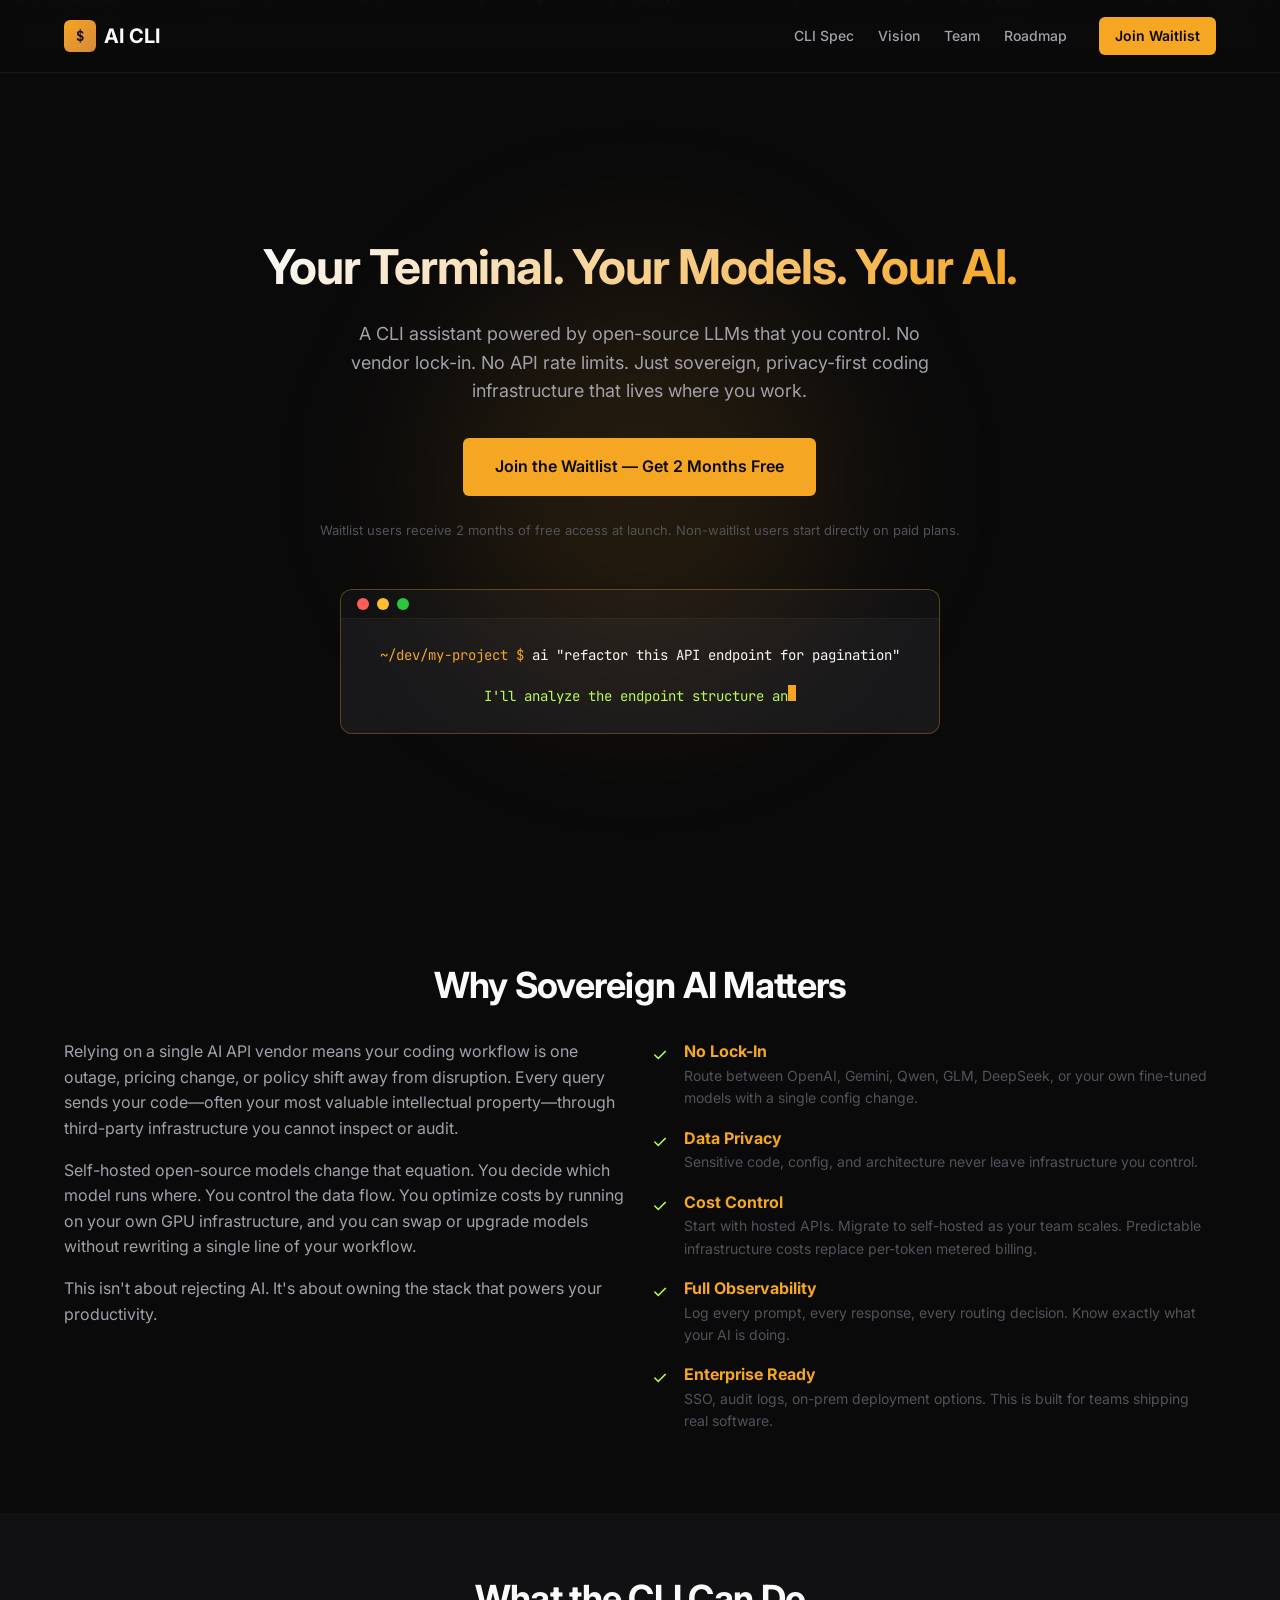
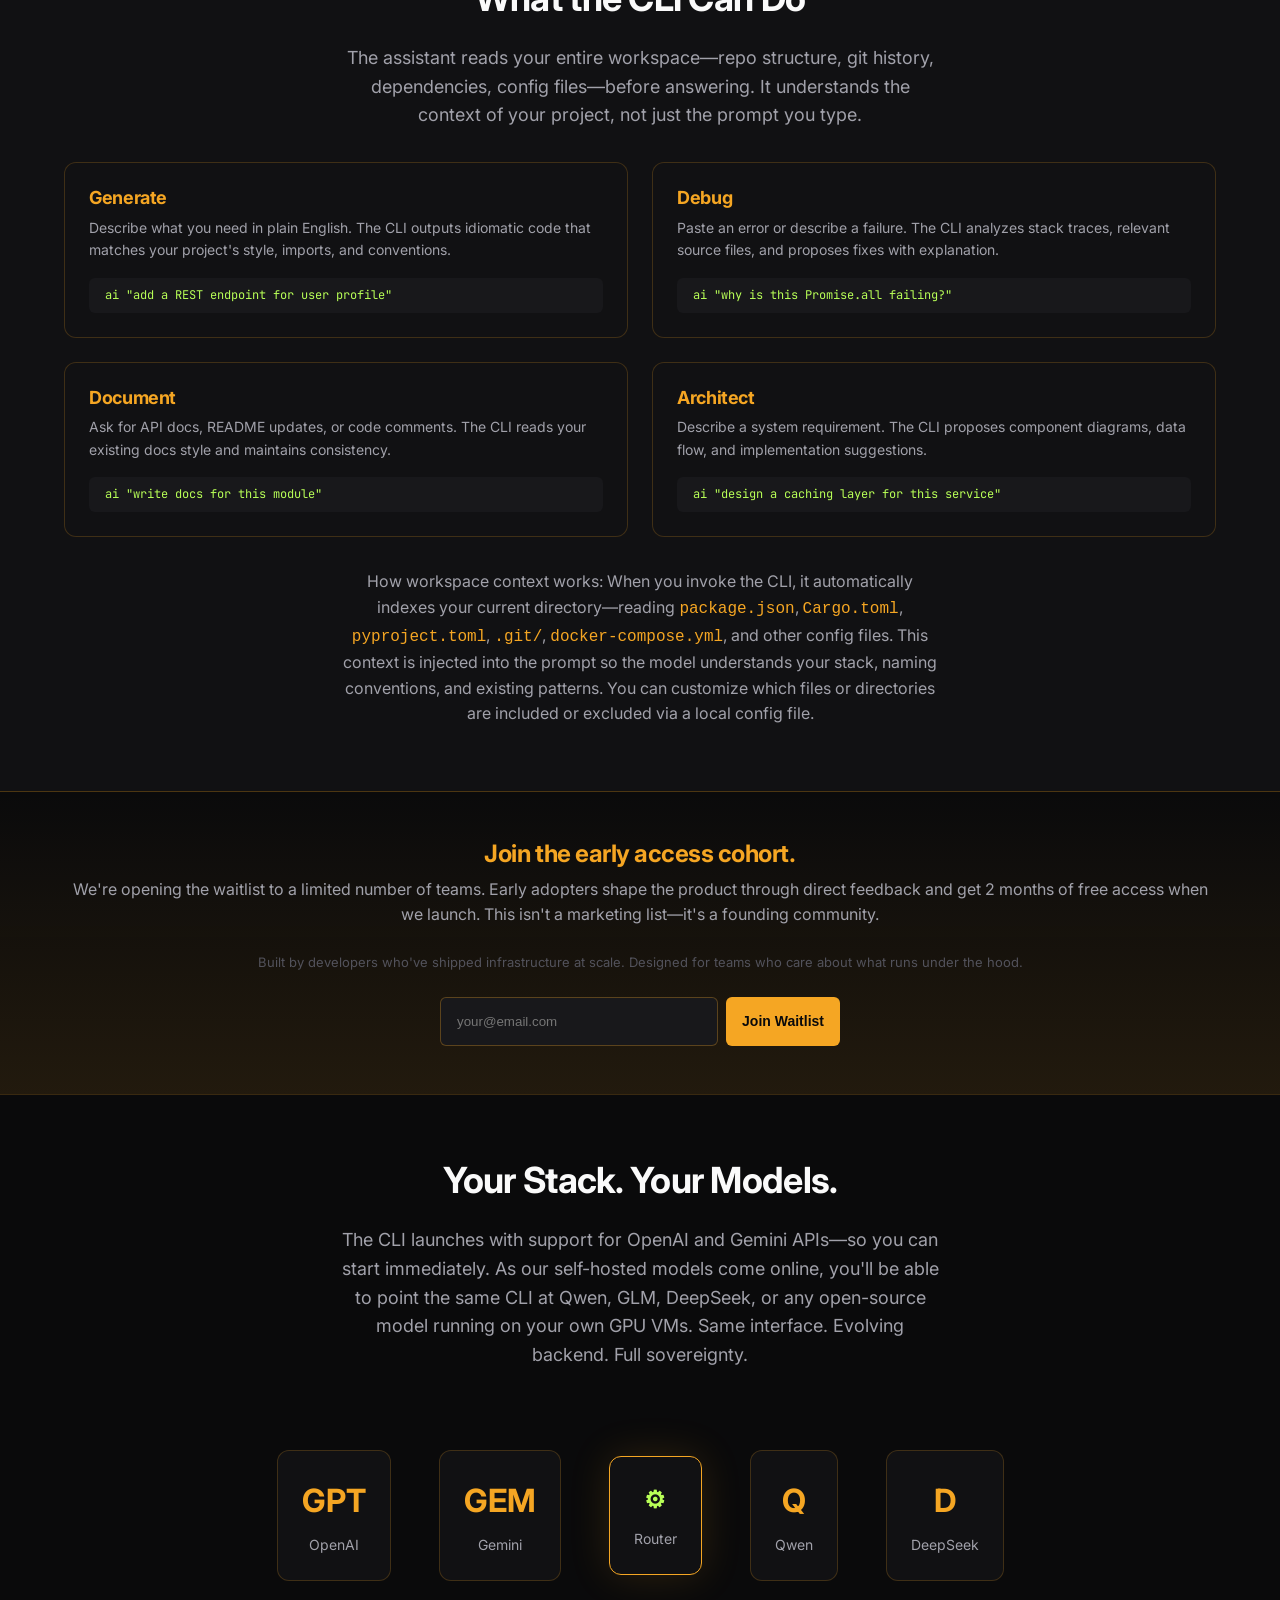
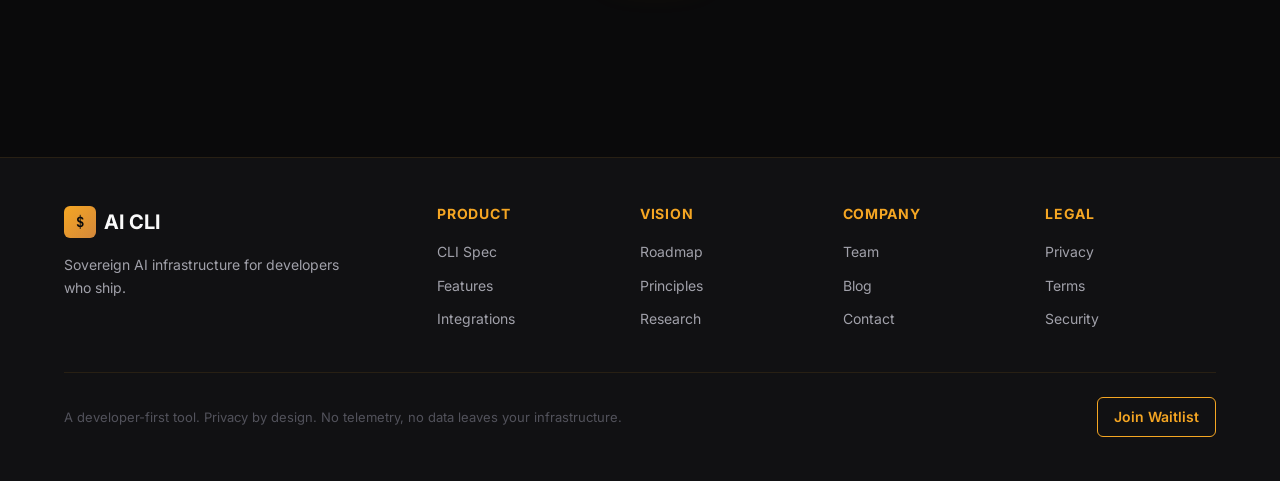
==== index.html @ f0f083ea "Update project features" ====
<!DOCTYPE html>
<html lang="en">
<head>
  <meta charset="UTF-8">
  <meta name="viewport" content="width=device-width, initial-scale=1.0">
  <title>Your Terminal. Your Models. Your AI. — CLI AI Assistant</title>
  <meta name="description" content="A CLI assistant powered by open-source LLMs that you control. No vendor lock-in. No API rate limits. Sovereign, privacy-first coding infrastructure.">
  <link rel="stylesheet" href="css/styles.css">
  <link rel="preconnect" href="https://fonts.googleapis.com">
  <link rel="preconnect" href="https://fonts.gstatic.com" crossorigin>
  <link href="https://fonts.googleapis.com/css2?family=Inter:wght@400;500;600;700&family=JetBrains+Mono:wght@400;500&display=swap" rel="stylesheet">
</head>
<body>
  <!-- Particles Background -->
  <div id="particles"></div>

  <!-- Header -->
  <header class="header">
    <div class="header-inner">
      <a href="index.html" class="logo">
        <div class="logo-icon">$</div>
        <span>AI CLI</span>
      </a>
      
      <nav class="nav">
        <ul class="nav-links">
          <li><a href="pages/cli-spec.html">CLI Spec</a></li>
          <li><a href="pages/vision.html">Vision</a></li>
          <li><a href="pages/team.html">Team</a></li>
          <li><a href="pages/roadmap.html">Roadmap</a></li>
        </ul>
        <a href="#waitlist" class="btn btn-primary">Join Waitlist</a>
      </nav>
    </div>
  </header>

  <!-- Hero Section -->
  <section class="hero">
    <div class="glow" style="top: 20%; left: 50%; transform: translateX(-50%);"></div>
    
    <div class="hero-content">
      <h1>Your Terminal. Your Models. Your AI.</h1>
      <p class="hero-subtitle">
        A CLI assistant powered by open-source LLMs that you control. No vendor lock-in. No API rate limits. Just sovereign, privacy-first coding infrastructure that lives where you work.
      </p>
      
      <div class="hero-cta">
        <a href="#waitlist" class="btn btn-primary btn-large">Join the Waitlist — Get 2 Months Free</a>
      </div>
      <p class="hero-cta-note">Waitlist users receive 2 months of free access at launch. Non-waitlist users start directly on paid plans.</p>
    </div>
    
    <!-- Terminal Mockup -->
    <div class="terminal mt-2xl" style="max-width: 600px; width: 100%;">
      <div class="terminal-header">
        <span class="terminal-dot red"></span>
        <span class="terminal-dot yellow"></span>
        <span class="terminal-dot green"></span>
      </div>
      <div class="terminal-body">
        <div><span class="terminal-prompt">~/dev/my-project $ </span><span class="terminal-command">ai "refactor this API endpoint for pagination"</span></div>
        <div class="mt-md">
          <span class="terminal-output typewriter-output" data-text="I'll analyze the endpoint structure and create a paginated version. Here's the refactored code..."></span><span class="cursor"></span>
        </div>
      </div>
    </div>
  </section>

  <!-- Why Sovereign AI Section -->
  <section class="section">
    <div class="container">
      <h2 class="section-title text-center">Why Sovereign AI Matters</h2>
      
      <div class="grid-2 mt-xl" style="align-items: start;">
        <div>
          <p>Relying on a single AI API vendor means your coding workflow is one outage, pricing change, or policy shift away from disruption. Every query sends your code—often your most valuable intellectual property—through third-party infrastructure you cannot inspect or audit.</p>
          <p class="mt-md">Self-hosted open-source models change that equation. You decide which model runs where. You control the data flow. You optimize costs by running on your own GPU infrastructure, and you can swap or upgrade models without rewriting a single line of your workflow.</p>
          <p class="mt-md">This isn't about rejecting AI. It's about owning the stack that powers your productivity.</p>
        </div>
        
        <div>
          <ul class="value-props">
            <li>
              <span class="value-props-icon">&#10003;</span>
              <div>
                <strong class="text-gold">No Lock-In</strong>
                <p class="text-muted" style="font-size: 14px;">Route between OpenAI, Gemini, Qwen, GLM, DeepSeek, or your own fine-tuned models with a single config change.</p>
              </div>
            </li>
            <li>
              <span class="value-props-icon">&#10003;</span>
              <div>
                <strong class="text-gold">Data Privacy</strong>
                <p class="text-muted" style="font-size: 14px;">Sensitive code, config, and architecture never leave infrastructure you control.</p>
              </div>
            </li>
            <li>
              <span class="value-props-icon">&#10003;</span>
              <div>
                <strong class="text-gold">Cost Control</strong>
                <p class="text-muted" style="font-size: 14px;">Start with hosted APIs. Migrate to self-hosted as your team scales. Predictable infrastructure costs replace per-token metered billing.</p>
              </div>
            </li>
            <li>
              <span class="value-props-icon">&#10003;</span>
              <div>
                <strong class="text-gold">Full Observability</strong>
                <p class="text-muted" style="font-size: 14px;">Log every prompt, every response, every routing decision. Know exactly what your AI is doing.</p>
              </div>
            </li>
            <li>
              <span class="value-props-icon">&#10003;</span>
              <div>
                <strong class="text-gold">Enterprise Ready</strong>
                <p class="text-muted" style="font-size: 14px;">SSO, audit logs, on-prem deployment options. This is built for teams shipping real software.</p>
              </div>
            </li>
          </ul>
        </div>
      </div>
    </div>
  </section>

  <!-- What the CLI Can Do Section -->
  <section class="section" style="background: var(--bg-secondary);">
    <div class="container">
      <h2 class="section-title text-center">What the CLI Can Do</h2>
      <p class="section-subtitle text-center" style="margin: 0 auto;">The assistant reads your entire workspace—repo structure, git history, dependencies, config files—before answering. It understands the context of your project, not just the prompt you type.</p>
      
      <div class="grid-2 mt-xl">
        <div class="capability-card fade-in">
          <h3>Generate</h3>
          <p>Describe what you need in plain English. The CLI outputs idiomatic code that matches your project's style, imports, and conventions.</p>
          <code>ai "add a REST endpoint for user profile"</code>
        </div>
        
        <div class="capability-card fade-in" data-delay="100">
          <h3>Debug</h3>
          <p>Paste an error or describe a failure. The CLI analyzes stack traces, relevant source files, and proposes fixes with explanation.</p>
          <code>ai "why is this Promise.all failing?"</code>
        </div>
        
        <div class="capability-card fade-in" data-delay="200">
          <h3>Document</h3>
          <p>Ask for API docs, README updates, or code comments. The CLI reads your existing docs style and maintains consistency.</p>
          <code>ai "write docs for this module"</code>
        </div>
        
        <div class="capability-card fade-in" data-delay="300">
          <h3>Architect</h3>
          <p>Describe a system requirement. The CLI proposes component diagrams, data flow, and implementation suggestions.</p>
          <code>ai "design a caching layer for this service"</code>
        </div>
      </div>
      
      <div class="mt-xl text-center">
        <p style="max-width: 600px; margin: 0 auto;">How workspace context works: When you invoke the CLI, it automatically indexes your current directory—reading <code style="color: var(--accent-gold);">package.json</code>, <code style="color: var(--accent-gold);">Cargo.toml</code>, <code style="color: var(--accent-gold);">pyproject.toml</code>, <code style="color: var(--accent-gold);">.git/</code>, <code style="color: var(--accent-gold);">docker-compose.yml</code>, and other config files. This context is injected into the prompt so the model understands your stack, naming conventions, and existing patterns. You can customize which files or directories are included or excluded via a local config file.</p>
      </div>
    </div>
  </section>

  <!-- Waitlist & Social Proof Strip -->
  <section class="waitlist-banner" id="waitlist">
    <div class="container">
      <h3>Join the early access cohort.</h3>
      <p>We're opening the waitlist to a limited number of teams. Early adopters shape the product through direct feedback and get 2 months of free access when we launch. This isn't a marketing list—it's a founding community.</p>
      <p class="text-muted" style="font-size: 13px;">Built by developers who've shipped infrastructure at scale. Designed for teams who care about what runs under the hood.</p>
      
      <form class="mt-lg" style="max-width: 400px; margin: 0 auto;">
        <div style="display: flex; gap: var(--space-sm);">
          <input type="email" placeholder="your@email.com" required style="flex: 1; padding: var(--space-md); background: var(--bg-tertiary); border: 1px solid rgba(245, 166, 35, 0.3); border-radius: var(--border-radius-sm); color: var(--text-primary); font-size: 14px);">
          <button type="submit" class="btn btn-primary">Join Waitlist</button>
        </div>
      </form>
    </div>
  </section>

  <!-- Integrations Section -->
  <section class="section">
    <div class="container">
      <h2 class="section-title text-center">Your Stack. Your Models.</h2>
      <p class="section-subtitle text-center" style="margin: 0 auto;">The CLI launches with support for OpenAI and Gemini APIs—so you can start immediately. As our self-hosted models come online, you'll be able to point the same CLI at Qwen, GLM, DeepSeek, or any open-source model running on your own GPU VMs. Same interface. Evolving backend. Full sovereignty.</p>
      
      <div class="integration-diagram mt-xl">
        <div class="integration-node">
          <div style="font-size: 32px; font-weight: 700; color: var(--accent-gold);">GPT</div>
          <span>OpenAI</span>
        </div>
        
        <div class="integration-node">
          <div style="font-size: 32px; font-weight: 700; color: var(--accent-gold);">GEM</div>
          <span>Gemini</span>
        </div>
        
        <div class="integration-node center">
          <div style="font-size: 24px; font-weight: 700; color: var(--accent-neon);">&#9881;</div>
          <span>Router</span>
        </div>
        
        <div class="integration-node">
          <div style="font-size: 32px; font-weight: 700; color: var(--accent-gold);">Q</div>
          <span>Qwen</span>
        </div>
        
        <div class="integration-node">
          <div style="font-size: 32px; font-weight: 700; color: var(--accent-gold);">D</div>
          <span>DeepSeek</span>
        </div>
      </div>
    </div>
  </section>

  <!-- Footer -->
  <footer class="footer">
    <div class="container">
      <div class="footer-grid">
        <div class="footer-brand">
          <a href="index.html" class="logo">
            <div class="logo-icon">$</div>
            <span>AI CLI</span>
          </a>
          <p>Sovereign AI infrastructure for developers who ship.</p>
        </div>
        
        <div class="footer-col">
          <h4>Product</h4>
          <ul>
            <li><a href="pages/cli-spec.html">CLI Spec</a></li>
            <li><a href="#features">Features</a></li>
            <li><a href="#integrations">Integrations</a></li>
          </ul>
        </div>
        
        <div class="footer-col">
          <h4>Vision</h4>
          <ul>
            <li><a href="pages/vision.html">Roadmap</a></li>
            <li><a href="pages/vision.html">Principles</a></li>
            <li><a href="pages/team.html">Research</a></li>
          </ul>
        </div>
        
        <div class="footer-col">
          <h4>Company</h4>
          <ul>
            <li><a href="pages/team.html">Team</a></li>
            <li><a href="#blog">Blog</a></li>
            <li><a href="#contact">Contact</a></li>
          </ul>
        </div>
        
        <div class="footer-col">
          <h4>Legal</h4>
          <ul>
            <li><a href="#privacy">Privacy</a></li>
            <li><a href="#terms">Terms</a></li>
            <li><a href="#security">Security</a></li>
          </ul>
        </div>
      </div>
      
      <div class="footer-bottom">
        <p>A developer-first tool. Privacy by design. No telemetry, no data leaves your infrastructure.</p>
        <a href="#waitlist" class="btn btn-outline">Join Waitlist</a>
      </div>
    </div>
  </footer>

  <script src="js/main.js"></script>
</body>
</html>
---- css/styles.css ----
/* ================================================
   Global Design Tokens & Base Styles
   CLI AI Assistant Marketing Website
   ================================================ */

/* ---- CSS Variables ---- */
:root {
  /* Colors */
  --bg-primary: #0A0A0B;
  --bg-secondary: #111113;
  --bg-tertiary: #18181B;
  
  --accent-gold: #F5A623;
  --accent-amber: #D4883B;
  --accent-neon: #B8FF57;
  
  --text-primary: #FAFAFA;
  --text-secondary: #A1A1AA;
  --text-muted: #52525B;
  
  --glow-gold: rgba(245, 166, 35, 0.15);
  --glow-neon: rgba(184, 255, 87, 0.15);
  
  /* Typography */
  --font-sans: 'Inter', -apple-system, BlinkMacSystemFont, 'Segoe UI', sans-serif;
  --font-mono: 'JetBrains Mono', 'Fira Code', 'Consolas', monospace;
  
  /* Spacing */
  --space-xs: 4px;
  --space-sm: 8px;
  --space-md: 16px;
  --space-lg: 24px;
  --space-xl: 32px;
  --space-2xl: 48px;
  --space-3xl: 64px;
  
  /* Borders */
  --border-radius-sm: 6px;
  --border-radius-md: 12px;
  --border-radius-lg: 16px;
  
  /* Transitions */
  --transition-fast: 150ms ease-out;
  --transition-normal: 300ms ease-out;
  --transition-slow: 500ms ease-out;
}

/* ---- Reset & Base ---- */
*, *::before, *::after {
  box-sizing: border-box;
  margin: 0;
  padding: 0;
}

html {
  font-size: 16px;
  scroll-behavior: smooth;
}

body {
  font-family: var(--font-sans);
  background-color: var(--bg-primary);
  color: var(--text-primary);
  line-height: 1.6;
  min-height: 100vh;
  overflow-x: hidden;
}

/* ---- Typography ---- */
h1, h2, h3, h4, h5, h6 {
  font-weight: 700;
  line-height: 1.2;
  letter-spacing: -0.02em;
}

h1 { font-size: clamp(32px, 5vw, 48px); }
h2 { font-size: clamp(24px, 4vw, 36px); }
h3 { font-size: clamp(18px, 3vw, 24px); }

p {
  color: var(--text-secondary);
  font-size: 16px;
}

a {
  color: var(--accent-gold);
  text-decoration: none;
  transition: color var(--transition-fast);
}

a:hover {
  color: var(--accent-neon);
}

/* ---- Layout ---- */
.container {
  width: 100%;
  max-width: 1200px;
  margin: 0 auto;
  padding: 0 var(--space-lg);
}

.section {
  padding: var(--space-3xl) 0;
}

/* ---- Header ---- */
.header {
  position: fixed;
  top: 0;
  left: 0;
  right: 0;
  z-index: 1000;
  background: rgba(10, 10, 11, 0.8);
  backdrop-filter: blur(12px);
  border-bottom: 1px solid rgba(245, 166, 35, 0.1);
  transition: all var(--transition-normal);
}

.header-inner {
  display: flex;
  align-items: center;
  justify-content: space-between;
  height: 72px;
  max-width: 1200px;
  margin: 0 auto;
  padding: 0 var(--space-lg);
}

.logo {
  display: flex;
  align-items: center;
  gap: var(--space-sm);
  font-weight: 700;
  font-size: 20px;
  color: var(--text-primary);
}

.logo-icon {
  width: 32px;
  height: 32px;
  background: linear-gradient(135deg, var(--accent-gold), var(--accent-amber));
  border-radius: var(--border-radius-sm);
  display: flex;
  align-items: center;
  justify-content: center;
  font-family: var(--font-mono);
  font-size: 14px;
  color: var(--bg-primary);
}

.nav {
  display: flex;
  align-items: center;
  gap: var(--space-xl);
}

.nav-links {
  display: flex;
  gap: var(--space-lg);
  list-style: none;
}

.nav-links a {
  color: var(--text-secondary);
  font-size: 14px;
  font-weight: 500;
  transition: color var(--transition-fast);
}

.nav-links a:hover,
.nav-links a.active {
  color: var(--accent-gold);
}

/* ---- Buttons ---- */
.btn {
  display: inline-flex;
  align-items: center;
  justify-content: center;
  padding: var(--space-sm) var(--space-md);
  font-size: 14px;
  font-weight: 600;
  border-radius: var(--border-radius-sm);
  border: none;
  cursor: pointer;
  transition: all var(--transition-fast);
  text-decoration: none;
}

.btn-primary {
  background: var(--accent-gold);
  color: var(--bg-primary);
}

.btn-primary:hover {
  background: var(--accent-neon);
  box-shadow: 0 0 20px var(--glow-neon);
  transform: translateY(-1px);
}

.btn-outline {
  background: transparent;
  color: var(--accent-gold);
  border: 1px solid var(--accent-gold);
}

.btn-outline:hover {
  background: var(--glow-gold);
  border-color: var(--accent-neon);
  color: var(--accent-neon);
}

.btn-large {
  padding: var(--space-md) var(--space-xl);
  font-size: 16px;
}

/* ---- Cards ---- */
.card {
  background: var(--bg-secondary);
  border: 1px solid rgba(245, 166, 35, 0.2);
  border-radius: var(--border-radius-md);
  padding: var(--space-lg);
  transition: all var(--transition-normal);
}

.card:hover {
  border-color: var(--accent-gold);
  box-shadow: 0 0 30px var(--glow-neon);
}

/* ---- Terminal Window ---- */
.terminal {
  background: var(--bg-tertiary);
  border: 1px solid rgba(245, 166, 35, 0.3);
  border-radius: var(--border-radius-md);
  overflow: hidden;
}

.terminal-header {
  display: flex;
  align-items: center;
  gap: var(--space-sm);
  padding: var(--space-sm) var(--space-md);
  background: rgba(0, 0, 0, 0.3);
  border-bottom: 1px solid rgba(245, 166, 35, 0.1);
}

.terminal-dot {
  width: 12px;
  height: 12px;
  border-radius: 50%;
}

.terminal-dot.red { background: #FF5F56; }
.terminal-dot.yellow { background: #FFBD2E; }
.terminal-dot.green { background: #27C93F; }

.terminal-body {
  padding: var(--space-lg);
  font-family: var(--font-mono);
  font-size: 14px;
  line-height: 1.8;
}

.terminal-prompt {
  color: var(--accent-gold);
}

.terminal-command {
  color: var(--text-primary);
}

.terminal-output {
  color: var(--accent-neon);
}

.cursor {
  display: inline-block;
  width: 8px;
  height: 16px;
  background: var(--accent-gold);
  animation: blink 1s step-end infinite;
}

@keyframes blink {
  0%, 100% { opacity: 1; }
  50% { opacity: 0; }
}

/* ---- Hero Section ---- */
.hero {
  min-height: 100vh;
  display: flex;
  flex-direction: column;
  align-items: center;
  justify-content: center;
  text-align: center;
  padding: calc(72px + var(--space-3xl)) var(--space-lg) var(--space-3xl);
  position: relative;
  overflow: hidden;
}

.hero-content {
  max-width: 800px;
  z-index: 10;
}

.hero h1 {
  margin-bottom: var(--space-lg);
  background: linear-gradient(135deg, var(--text-primary) 0%, var(--accent-gold) 100%);
  -webkit-background-clip: text;
  -webkit-text-fill-color: transparent;
  background-clip: text;
}

.hero-subtitle {
  font-size: 18px;
  color: var(--text-secondary);
  margin-bottom: var(--space-xl);
  max-width: 600px;
  margin-left: auto;
  margin-right: auto;
}

.hero-cta {
  margin-bottom: var(--space-lg);
}

.hero-cta-note {
  font-size: 13px;
  color: var(--text-muted);
}

/* ---- Particles Background ---- */
#particles {
  position: fixed;
  top: 0;
  left: 0;
  width: 100%;
  height: 100%;
  pointer-events: none;
  z-index: 0;
}

.particle {
  position: absolute;
  background: rgba(255, 255, 255, 0.1);
  border-radius: 50%;
  animation: float linear infinite;
}

.particle.gold {
  background: rgba(245, 166, 35, 0.2);
}

@keyframes float {
  0% {
    transform: translateY(100vh) translateX(0);
    opacity: 0;
  }
  10% {
    opacity: 1;
  }
  90% {
    opacity: 1;
  }
  100% {
    transform: translateY(-100vh) translateX(50px);
    opacity: 0;
  }
}

/* ---- Glow Effects ---- */
.glow {
  position: absolute;
  width: 600px;
  height: 600px;
  border-radius: 50%;
  background: radial-gradient(circle, var(--glow-gold) 0%, transparent 70%);
  filter: blur(60px);
  animation: pulse 8s ease-in-out infinite;
  pointer-events: none;
}

@keyframes pulse {
  0%, 100% { opacity: 0.3; transform: scale(1); }
  50% { opacity: 0.5; transform: scale(1.1); }
}

/* ---- Grid Layouts ---- */
.grid-2 {
  display: grid;
  grid-template-columns: repeat(2, 1fr);
  gap: var(--space-lg);
}

.grid-3 {
  display: grid;
  grid-template-columns: repeat(3, 1fr);
  gap: var(--space-lg);
}

.grid-4 {
  display: grid;
  grid-template-columns: repeat(4, 1fr);
  gap: var(--space-lg);
}

@media (max-width: 1024px) {
  .grid-3, .grid-4 {
    grid-template-columns: repeat(2, 1fr);
  }
}

@media (max-width: 768px) {
  .grid-2, .grid-3, .grid-4 {
    grid-template-columns: 1fr;
  }
  
  .nav-links {
    display: none;
  }
}

/* ---- Sections ---- */
.section-title {
  font-size: clamp(24px, 4vw, 36px);
  margin-bottom: var(--space-lg);
  color: var(--text-primary);
}

.section-subtitle {
  font-size: 18px;
  color: var(--text-secondary);
  margin-bottom: var(--space-xl);
  max-width: 600px;
}

/* ---- Value Props ---- */
.value-props {
  list-style: none;
}

.value-props li {
  display: flex;
  align-items: flex-start;
  gap: var(--space-md);
  margin-bottom: var(--space-md);
}

.value-props-icon {
  color: var(--accent-neon);
  font-size: 18px;
  flex-shrink: 0;
  margin-top: 2px;
}

/* ---- Capability Cards ---- */
.capability-card {
  background: var(--bg-secondary);
  border: 1px solid rgba(245, 166, 35, 0.2);
  border-radius: var(--border-radius-md);
  padding: var(--space-lg);
  transition: all var(--transition-normal);
}

.capability-card:hover {
  border-color: var(--accent-gold);
  box-shadow: 0 0 30px var(--glow-neon);
}

.capability-card h3 {
  color: var(--accent-gold);
  margin-bottom: var(--space-sm);
  font-size: 18px;
}

.capability-card p {
  font-size: 14px;
  margin-bottom: var(--space-md);
}

.capability-card code {
  display: block;
  background: var(--bg-tertiary);
  padding: var(--space-sm) var(--space-md);
  border-radius: var(--border-radius-sm);
  font-family: var(--font-mono);
  font-size: 12px;
  color: var(--accent-neon);
}

/* ---- Waitlist Banner ---- */
.waitlist-banner {
  background: linear-gradient(180deg, transparent 0%, rgba(245, 166, 35, 0.1) 100%);
  border-top: 1px solid rgba(245, 166, 35, 0.2);
  border-bottom: 1px solid rgba(245, 166, 35, 0.2);
  padding: var(--space-2xl) 0;
  text-align: center;
}

.waitlist-banner h3 {
  color: var(--accent-gold);
  margin-bottom: var(--space-sm);
}

.waitlist-banner p {
  margin-bottom: var(--space-lg);
}

/* ---- Integrations ---- */
.integration-diagram {
  display: flex;
  align-items: center;
  justify-content: center;
  gap: var(--space-2xl);
  padding: var(--space-2xl) 0;
}

.integration-node {
  display: flex;
  flex-direction: column;
  align-items: center;
  gap: var(--space-sm);
  padding: var(--space-lg);
  background: var(--bg-secondary);
  border: 1px solid rgba(245, 166, 35, 0.2);
  border-radius: var(--border-radius-md);
  transition: all var(--transition-normal);
}

.integration-node:hover {
  border-color: var(--accent-gold);
  box-shadow: 0 0 20px var(--glow-gold);
}

.integration-node.center {
  border-color: var(--accent-gold);
  box-shadow: 0 0 40px var(--glow-gold);
}

.integration-node span {
  font-size: 14px;
  color: var(--text-secondary);
}

/* ---- Footer ---- */
.footer {
  background: var(--bg-secondary);
  border-top: 1px solid rgba(245, 166, 35, 0.1);
  padding: var(--space-2xl) 0;
  margin-top: var(--space-3xl);
}

.footer-grid {
  display: grid;
  grid-template-columns: 2fr repeat(4, 1fr);
  gap: var(--space-xl);
}

.footer-brand {
  max-width: 300px;
}

.footer-brand p {
  font-size: 14px;
  margin-top: var(--space-md);
}

.footer-col h4 {
  font-size: 14px;
  color: var(--accent-gold);
  margin-bottom: var(--space-md);
  text-transform: uppercase;
  letter-spacing: 0.05em;
}

.footer-col ul {
  list-style: none;
}

.footer-col li {
  margin-bottom: var(--space-sm);
}

.footer-col a {
  color: var(--text-secondary);
  font-size: 14px;
}

.footer-col a:hover {
  color: var(--accent-neon);
}

.footer-bottom {
  margin-top: var(--space-xl);
  padding-top: var(--space-lg);
  border-top: 1px solid rgba(245, 166, 35, 0.1);
  display: flex;
  justify-content: space-between;
  align-items: center;
}

.footer-bottom p {
  font-size: 13px;
  color: var(--text-muted);
}

/* ---- Timeline (Roadmap) ---- */
.timeline {
  position: relative;
  padding-left: var(--space-xl);
}

.timeline::before {
  content: '';
  position: absolute;
  left: 0;
  top: 0;
  bottom: 0;
  width: 1px;
  background: rgba(245, 166, 35, 0.3);
}

.timeline-item {
  position: relative;
  padding-bottom: var(--space-2xl);
}

.timeline-item::before {
  content: '';
  position: absolute;
  left: calc(-1 * var(--space-xl) - 5px);
  top: 4px;
  width: 11px;
  height: 11px;
  background: var(--accent-gold);
  border-radius: 50%;
  box-shadow: 0 0 10px var(--glow-gold);
}

.timeline-phase {
  display: inline-block;
  padding: var(--space-xs) var(--space-sm);
  background: rgba(245, 166, 35, 0.1);
  border: 1px solid var(--accent-gold);
  border-radius: var(--border-radius-sm);
  font-size: 12px;
  font-weight: 600;
  color: var(--accent-gold);
  margin-bottom: var(--space-sm);
}

.timeline-item h3 {
  font-size: 20px;
  margin-bottom: var(--space-sm);
}

.timeline-item p {
  font-size: 15px;
}

/* ---- Team Cards ---- */
.team-card {
  background: var(--bg-secondary);
  border: 1px solid rgba(245, 166, 35, 0.2);
  border-radius: var(--border-radius-md);
  padding: var(--space-lg);
  text-align: center;
  transition: all var(--transition-normal);
}

.team-card:hover {
  border-color: var(--accent-gold);
  box-shadow: 0 0 30px var(--glow-neon);
}

.team-avatar {
  width: 80px;
  height: 80px;
  margin: 0 auto var(--space-md);
  border-radius: 50%;
  background: linear-gradient(135deg, var(--accent-gold), var(--accent-amber));
  display: flex;
  align-items: center;
  justify-content: center;
  font-size: 24px;
  font-weight: 700;
  color: var(--bg-primary);
}

.team-card h3 {
  font-size: 18px;
  margin-bottom: var(--space-xs);
}

.team-role {
  display: inline-block;
  padding: var(--space-xs) var(--space-sm);
  background: rgba(245, 166, 35, 0.1);
  border-radius: var(--border-radius-sm);
  font-size: 12px;
  font-weight: 600;
  color: var(--accent-gold);
  text-transform: uppercase;
  letter-spacing: 0.05em;
  margin-bottom: var(--space-md);
}

.team-card p {
  font-size: 14px;
  line-height: 1.6;
}

/* ---- Focus Area Cards ---- */
.focus-card {
  padding: var(--space-lg);
}

.focus-card h3 {
  font-size: 16px;
  color: var(--accent-gold);
  margin-bottom: var(--space-sm);
}

.focus-card p {
  font-size: 14px;
}

/* ---- LLM Scaling ---- */
.scaling-stage {
  background: var(--bg-secondary);
  border-radius: var(--border-radius-md);
  padding: var(--space-lg);
  border-left: 3px solid var(--accent-gold);
}

.scaling-stage.stage-1 { border-left-color: rgba(245, 166, 35, 0.5); }
.scaling-stage.stage-2 { border-left-color: var(--accent-gold); }
.scaling-stage.stage-3 { border-left-color: var(--accent-neon); }
.scaling-stage.stage-4 { 
  border-left-color: var(--accent-neon);
  box-shadow: 0 0 20px var(--glow-neon);
}

.scaling-stage h3 {
  font-size: 20px;
  margin-bottom: var(--space-xs);
}

.scaling-params {
  font-size: 32px;
  font-weight: 700;
  color: var(--accent-gold);
  margin-bottom: var(--space-sm);
}

.scaling-stage p {
  font-size: 14px;
  margin-bottom: var(--space-sm);
}

.scaling-tradeoff {
  font-size: 13px;
  color: var(--text-muted);
  padding-top: var(--space-sm);
  border-top: 1px solid rgba(245, 166, 35, 0.1);
}

/* ---- CTA Band ---- */
.cta-band {
  background: linear-gradient(180deg, transparent 0%, rgba(245, 166, 35, 0.15) 100%);
  padding: var(--space-3xl) 0;
  text-align: center;
  animation: cta-pulse 4s ease-in-out infinite;
}

@keyframes cta-pulse {
  0%, 100% { background: linear-gradient(180deg, transparent 0%, rgba(245, 166, 35, 0.1) 100%); }
  50% { background: linear-gradient(180deg, transparent 0%, rgba(245, 166, 35, 0.2) 100%); }
}

.cta-band h2 {
  color: var(--text-primary);
  margin-bottom: var(--space-sm);
}

.cta-band p {
  margin-bottom: var(--space-lg);
}

/* ---- Utility Classes ---- */
.text-center { text-align: center; }
.text-gold { color: var(--accent-gold); }
.text-neon { color: var(--accent-neon); }
.text-muted { color: var(--text-muted); }

.mt-sm { margin-top: var(--space-sm); }
.mt-md { margin-top: var(--space-md); }
.mt-lg { margin-top: var(--space-lg); }
.mt-xl { margin-top: var(--space-xl); }
.mt-2xl { margin-top: var(--space-2xl); }

.mb-sm { margin-bottom: var(--space-sm); }
.mb-md { margin-bottom: var(--space-md); }
.mb-lg { margin-bottom: var(--space-lg); }
.mb-xl { margin-bottom: var(--space-xl); }
.mb-2xl { margin-bottom: var(--space-2xl); }

/* ---- Scroll Animations ---- */
.fade-in {
  opacity: 0;
  transform: translateY(20px);
  transition: opacity 0.6s ease-out, transform 0.6s ease-out;
}

.fade-in.visible {
  opacity: 1;
  transform: translateY(0);
}

/* ---- Reduced Motion ---- */
@media (prefers-reduced-motion: reduce) {
  *, *::before, *::after {
    animation-duration: 0.01ms !important;
    animation-iteration-count: 1 !important;
    transition-duration: 0.01ms !important;
  }
  
  .particle {
    animation: none;
  }
}

/* ---- Page Hero ---- */
.page-hero {
  padding: calc(72px + var(--space-3xl)) 0 var(--space-2xl);
  text-align: center;
  background: linear-gradient(180deg, var(--bg-primary) 0%, var(--bg-secondary) 100%);
}

.page-hero h1 {
  margin-bottom: var(--space-md);
}

.page-hero p {
  max-width: 600px;
  margin: 0 auto;
}

.version-badge {
  display: inline-block;
  padding: var(--space-xs) var(--space-sm);
  background: rgba(245, 166, 35, 0.1);
  border: 1px solid var(--accent-gold);
  border-radius: var(--border-radius-sm);
  font-size: 12px;
  color: var(--accent-gold);
  margin-top: var(--space-md);
}

/* ---- Config Code Block ---- */
.config-block {
  background: var(--bg-tertiary);
  border: 1px solid rgba(245, 166, 35, 0.2);
  border-radius: var(--border-radius-md);
  padding: var(--space-lg);
  font-family: var(--font-mono);
  font-size: 13px;
  line-height: 1.8;
  overflow-x: auto;
}

.config-block .key { color: var(--accent-gold); }
.config-block .value { color: var(--accent-neon); }
.config-block .comment { color: var(--text-muted); }

/* ---- Routing Diagram ---- */
.routing-diagram {
  display: flex;
  align-items: center;
  justify-content: center;
  gap: var(--space-md);
  padding: var(--space-xl) 0;
  flex-wrap: wrap;
}

.routing-step {
  display: flex;
  flex-direction: column;
  align-items: center;
  gap: var(--space-sm);
}

.routing-box {
  background: var(--bg-secondary);
  border: 1px solid rgba(245, 166, 35, 0.3);
  border-radius: var(--border-radius-sm);
  padding: var(--space-md) var(--space-lg);
  font-size: 14px;
  color: var(--text-primary);
}

.routing-arrow {
  color: var(--accent-gold);
  font-size: 24px;
}

/* ---- Principles List ---- */
.principles {
  max-width: 700px;
  margin: 0 auto;
}

.principle-item {
  padding: var(--space-lg) 0;
  border-bottom: 1px solid rgba(245, 166, 35, 0.1);
}

.principle-item:last-child {
  border-bottom: none;
}

.principle-item h3 {
  font-size: 20px;
  color: var(--accent-gold);
  margin-bottom: var(--space-sm);
}

.principle-item p {
  font-size: 15px;
}

/* ---- Dot Pattern Background ---- */
.dot-pattern {
  background-image: radial-gradient(rgba(245, 166, 35, 0.05) 1px, transparent 1px);
  background-size: 24px 24px;
}

/* ---- Open Work Section ---- */
.open-col {
  text-align: center;
  padding: var(--space-lg);
  border-top: 1px solid rgba(245, 166, 35, 0.2);
}

.open-col h3 {
  font-size: 16px;
  color: var(--accent-gold);
  margin-bottom: var(--space-md);
  text-decoration: underline;
  text-underline-offset: 4px;
}

.open-col ul {
  list-style: none;
}

.open-col li {
  font-size: 14px;
  color: var(--text-muted);
  padding: var(--space-xs) 0;
}
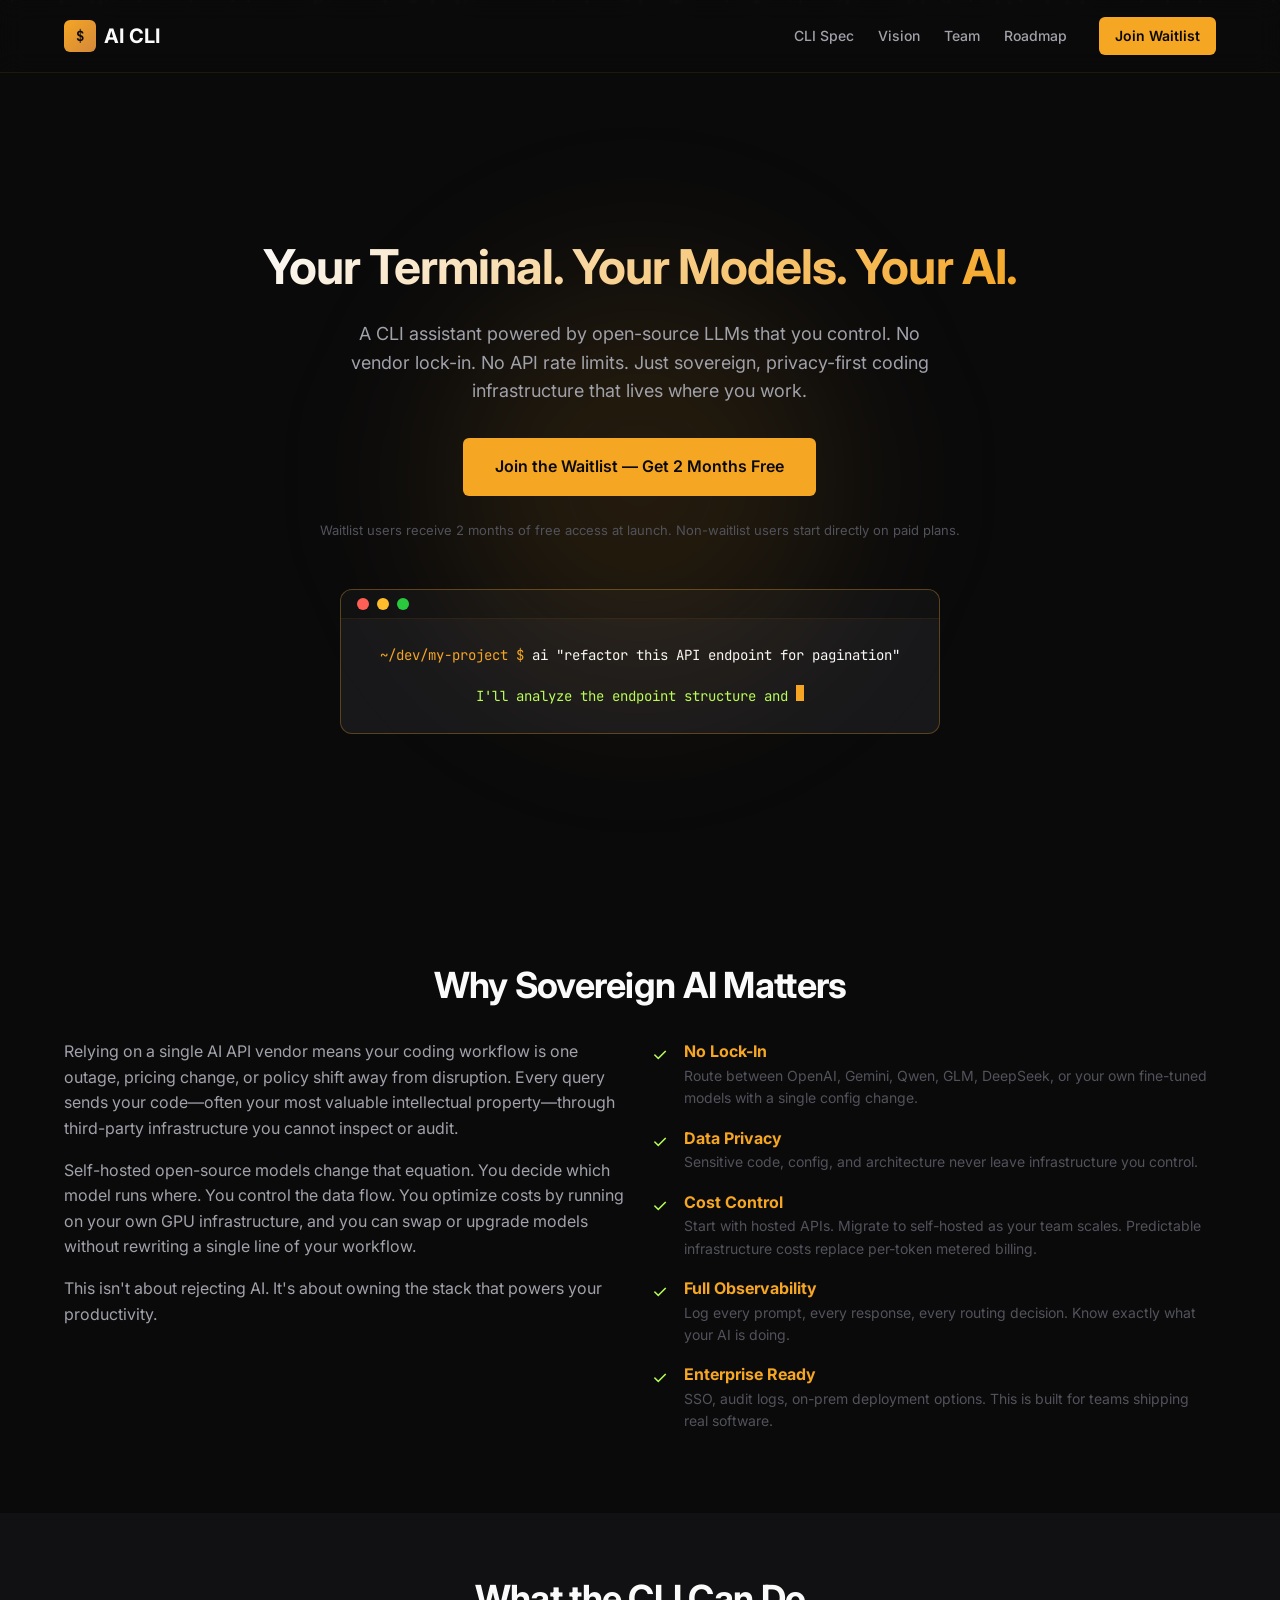
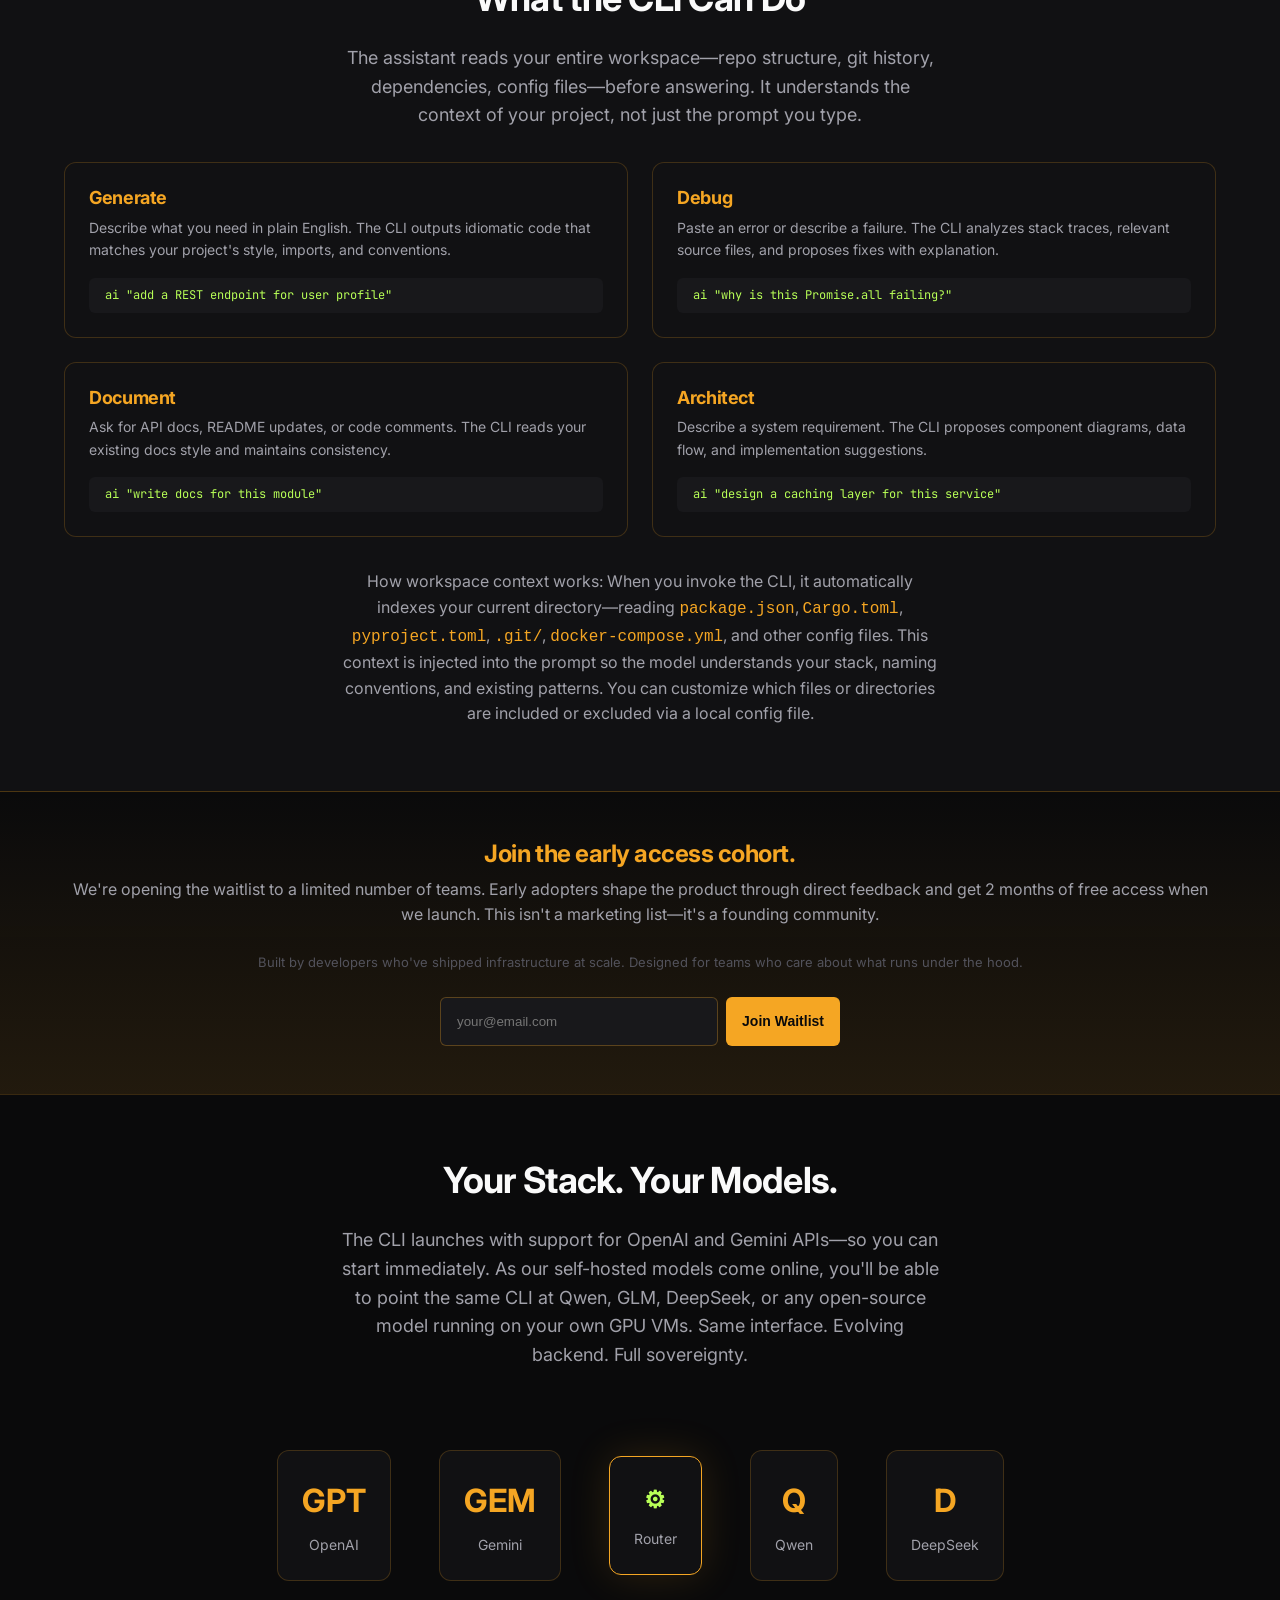
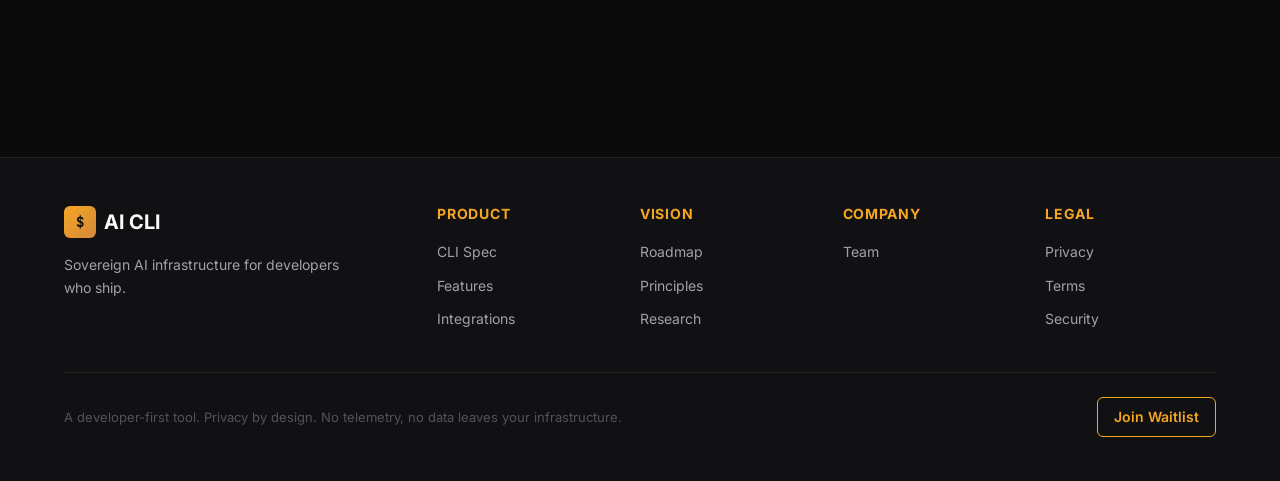
==== commit 0c27d799: "Fix broken footer links and align LLM scaling roadmap consistency" ====
--- a/index.html
+++ b/index.html
@@ -122,7 +122,7 @@
   </section>
 
   <!-- What the CLI Can Do Section -->
-  <section class="section" style="background: var(--bg-secondary);">
+  <section id="features" class="section" style="background: var(--bg-secondary);">
     <div class="container">
       <h2 class="section-title text-center">What the CLI Can Do</h2>
       <p class="section-subtitle text-center" style="margin: 0 auto;">The assistant reads your entire workspace—repo structure, git history, dependencies, config files—before answering. It understands the context of your project, not just the prompt you type.</p>
@@ -176,7 +176,7 @@
   </section>
 
   <!-- Integrations Section -->
-  <section class="section">
+  <section id="integrations" class="section">
     <div class="container">
       <h2 class="section-title text-center">Your Stack. Your Models.</h2>
       <p class="section-subtitle text-center" style="margin: 0 auto;">The CLI launches with support for OpenAI and Gemini APIs—so you can start immediately. As our self-hosted models come online, you'll be able to point the same CLI at Qwen, GLM, DeepSeek, or any open-source model running on your own GPU VMs. Same interface. Evolving backend. Full sovereignty.</p>
@@ -244,17 +244,15 @@
           <h4>Company</h4>
           <ul>
             <li><a href="pages/team.html">Team</a></li>
-            <li><a href="#blog">Blog</a></li>
-            <li><a href="#contact">Contact</a></li>
           </ul>
         </div>
         
         <div class="footer-col">
           <h4>Legal</h4>
           <ul>
-            <li><a href="#privacy">Privacy</a></li>
-            <li><a href="#terms">Terms</a></li>
-            <li><a href="#security">Security</a></li>
+            <li><a href="#">Privacy</a></li>
+            <li><a href="#">Terms</a></li>
+            <li><a href="#">Security</a></li>
           </ul>
         </div>
       </div>
